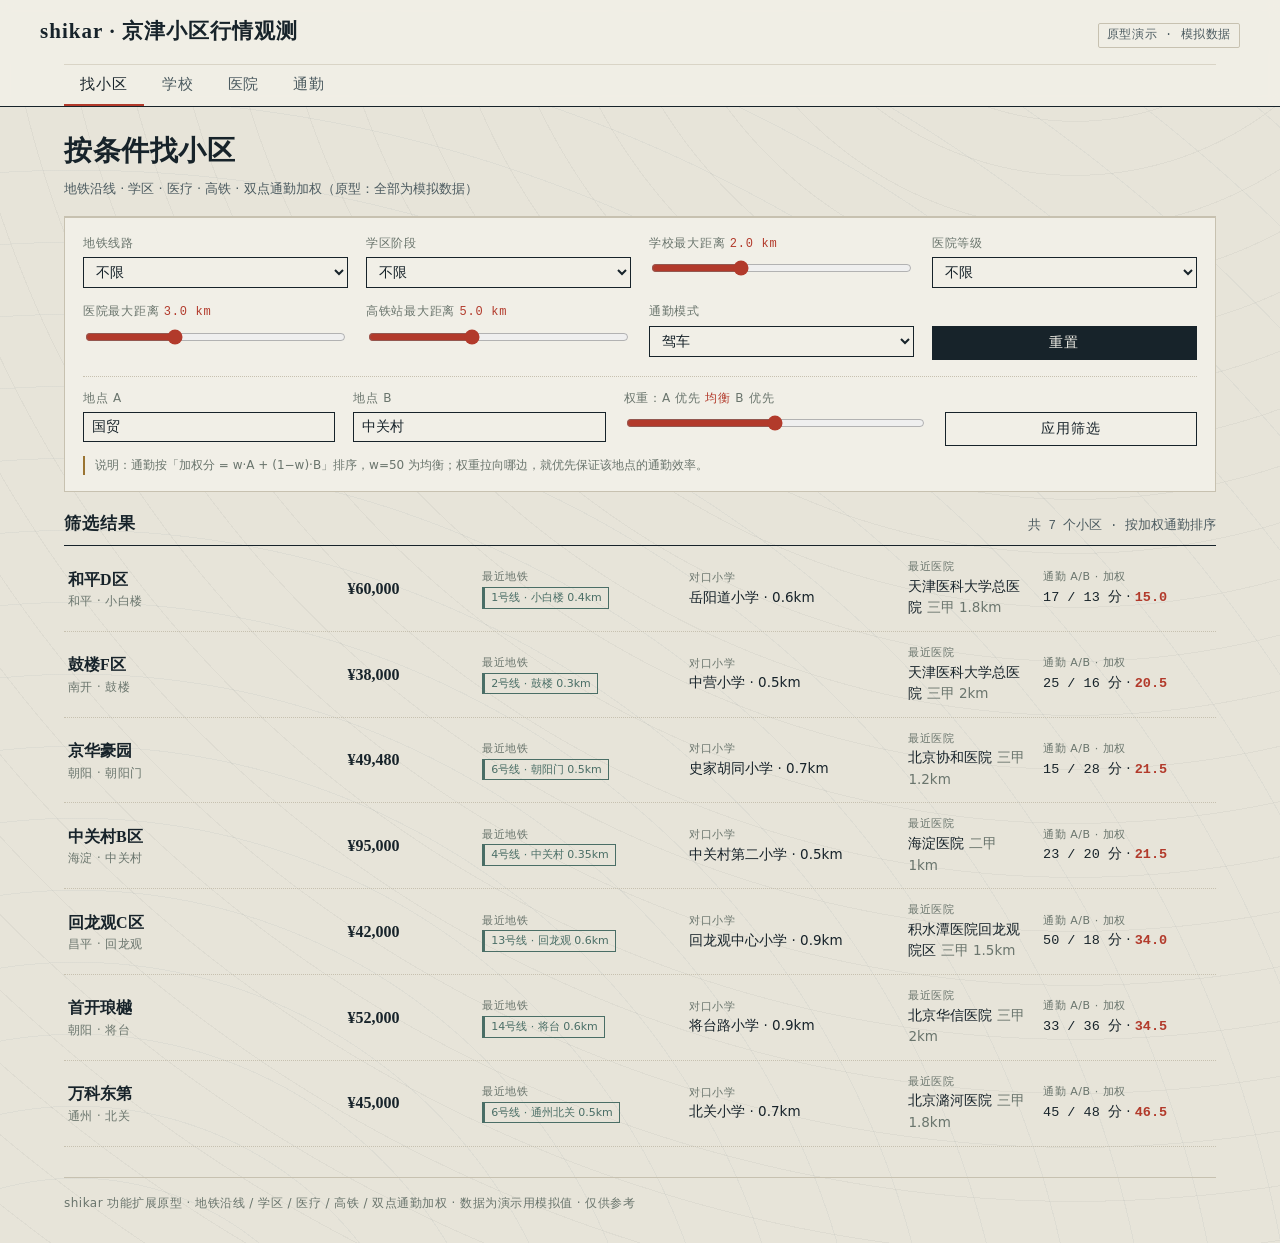
==== prototype/index.html @ 042ea6ec "docs+prototype: 功能扩展（地铁/学区/医院/高铁/通勤）交互原型 + 可行性与技术选型评估" ====
<!DOCTYPE html>
<html lang="zh-CN">
<head>
<meta charset="utf-8" />
<meta name="viewport" content="width=device-width, initial-scale=1.0" />
<title>shikar · 功能扩展原型（地铁 / 学区 / 医院 / 高铁 / 通勤）</title>
<style>
:root{
  --paper:#e7e4d9; --paper-hi:#f1efe7; --ink:#17232a; --ink-soft:#4c5b60; --ink-faint:#6a756d;
  --rule:#c7c1b0; --rule-soft:#d9d4c6; --hot:#b23a2b; --cold:#34536b; --ochre:#9a7432; --teal:#4a6e66;
  --serif:"Songti SC","STSong","SimSun",Georgia,serif;
  --sans:"PingFang SC","Hiragino Sans GB","Microsoft YaHei","Noto Sans CJK SC",system-ui,sans-serif;
  --mono:"Consolas","SFMono-Regular",monospace;
}
*{box-sizing:border-box}
body{margin:0;background:var(--paper);color:var(--ink);font-family:var(--sans);font-size:14.5px;line-height:1.6;
  background-image:repeating-radial-gradient(circle at 84% -12%,rgba(23,35,42,.045) 0 1px,transparent 1px 54px),repeating-radial-gradient(circle at 6% 118%,rgba(52,83,107,.05) 0 1px,transparent 1px 72px);}
a{color:var(--cold);text-decoration:none}
.wrap{max-width:1200px;margin:0 auto;padding:0 24px}
header{border-bottom:1px solid var(--ink);background:rgba(241,239,231,.92);position:sticky;top:0;z-index:10;backdrop-filter:blur(6px)}
.head-row{display:flex;align-items:baseline;justify-content:space-between;padding:15px 0}
.brand{font-family:var(--serif);font-size:21px;font-weight:700;letter-spacing:.05em}
.tag{font-family:var(--mono);font-size:12px;color:var(--ink-soft);letter-spacing:.05em;border:1px solid var(--rule);padding:2px 8px;border-radius:2px}
nav{display:flex;gap:2px;border-top:1px solid var(--rule-soft)}
nav button{appearance:none;background:none;border:none;border-bottom:2px solid transparent;font-family:var(--serif);font-size:15px;letter-spacing:.06em;color:var(--ink-soft);padding:10px 16px;cursor:pointer}
nav button.active{color:var(--ink);border-bottom-color:var(--hot)}
h1.view-title{font-family:var(--serif);font-size:28px;margin:22px 0 6px;letter-spacing:.02em}
.view-sub{color:var(--ink-soft);font-size:13px;margin-bottom:16px}
.panel{border-top:2px solid var(--ink);background:var(--paper-hi);border:1px solid var(--rule);border-top-width:2px;padding:16px 18px;margin-bottom:18px}
.filters{display:grid;grid-template-columns:repeat(4,minmax(0,1fr));gap:14px 18px}
.fld{display:flex;flex-direction:column;gap:4px;min-width:0}
.fld label{font-size:12px;color:var(--ink-faint);letter-spacing:.06em}
.fld select,.fld input[type=text]{font-family:var(--serif);font-size:14px;color:var(--ink);background:transparent;border:1px solid var(--ink);border-radius:0;padding:6px 8px}
.fld input[type=range]{accent-color:var(--hot)}
.fld .hintv{font-family:var(--mono);font-size:12px;color:var(--hot)}
.commute-row{grid-column:1 / -1;display:grid;grid-template-columns:1fr 1fr 1.2fr 1fr;gap:14px 18px;border-top:1px dotted var(--rule);padding-top:12px;margin-top:2px}
.btn{appearance:none;border:1px solid var(--ink);background:var(--ink);color:var(--paper-hi);font-family:var(--serif);font-size:14px;letter-spacing:.08em;padding:7px 18px;cursor:pointer;border-radius:0}
.btn.ghost{background:transparent;color:var(--ink)}
.results-head{display:flex;justify-content:space-between;align-items:baseline;border-bottom:1px solid var(--ink);padding-bottom:8px;margin:6px 0 0}
.results-head h2{font-family:var(--serif);font-size:17px;margin:0;letter-spacing:.06em}
.results-head .count{font-family:var(--mono);font-size:12.5px;color:var(--ink-soft)}
.row{display:grid;grid-template-columns:2.2fr 1fr 1.6fr 1.7fr 1fr 1.4fr;gap:14px;align-items:center;padding:12px 4px;border-bottom:1px dotted var(--rule);font-size:13.5px}
.row:hover{background:rgba(23,35,42,.04)}
.row .nm{font-family:var(--serif);font-size:16px;font-weight:700}
.row .nm small{display:block;font-family:var(--sans);font-size:11.5px;color:var(--ink-faint);font-weight:400;letter-spacing:.04em}
.row .num{font-family:var(--mono);font-variant-numeric:tabular-nums}
.row .lab{font-size:11px;color:var(--ink-faint);display:block;letter-spacing:.05em}
.price{font-family:var(--serif);font-size:16px;font-weight:700}
.tagline{display:inline-block;font-size:11px;border:1px solid currentColor;border-left-width:3px;padding:1px 6px;color:var(--teal)}
.tagline.h{tooltip:""}
.muted{color:var(--ink-faint)}
.empty{padding:30px;text-align:center;color:var(--ink-faint)}
.note{font-size:12px;color:var(--ink-faint);margin-top:10px;border-left:2px solid var(--ochre);padding-left:10px}
table.menu{width:100%;border-collapse:collapse;font-size:13.5px}
table.menu th{text-align:left;font-family:var(--serif);font-weight:700;border-bottom:1px solid var(--ink);padding:8px 6px;letter-spacing:.05em;font-size:13px}
table.menu td{border-bottom:1px dotted var(--rule);padding:9px 6px}
table.menu tr{cursor:pointer}
table.menu tr:hover td{background:rgba(23,35,42,.04)}
.tabs{display:flex;gap:8px;margin:4px 0 14px}
.tabs button{font-family:var(--serif);border:1px solid var(--rule);background:transparent;padding:5px 14px;cursor:pointer;font-size:14px;letter-spacing:.05em;color:var(--ink-soft)}
.tabs button.on{background:var(--ink);color:var(--paper-hi);border-color:var(--ink)}
.detail-box{border:1px solid var(--rule);border-top:2px solid var(--ink);background:var(--paper-hi);padding:14px 16px;margin-top:14px}
.rank-list{list-style:none;margin:0;padding:0}
.rank-list li{display:flex;justify-content:space-between;gap:12px;padding:8px 4px;border-bottom:1px dotted var(--rule);font-size:13.5px}
.rank-list li .r{font-family:var(--mono);font-size:12px;color:var(--ink-faint);width:28px}
.footer{border-top:1px solid var(--rule);margin-top:30px;padding:16px 0 30px;color:var(--ink-faint);font-size:12px;letter-spacing:.04em}
.hide{display:none!important}
/* 通勤视觉 */
.scorebar{height:6px;background:var(--rule-soft);position:relative;width:100px;display:inline-block;vertical-align:middle}
.scorebar i{position:absolute;left:0;top:0;bottom:0;background:var(--hot)}
@media(max-width:900px){.filters{grid-template-columns:repeat(2,1fr)}.commute-row{grid-template-columns:1fr 1fr}.row{grid-template-columns:1.6fr 1fr 1.6fr;gap:8px}.row .col-hide{display:none}}
</style>
</head>
<body>
<header>
  <div class="wrap head-row">
    <div class="brand">shikar · 京津小区行情观测</div>
    <div class="tag">原型演示 · 模拟数据</div>
  </div>
  <div class="wrap">
    <nav id="nav">
      <button data-view="find" class="active">找小区</button>
      <button data-view="school">学校</button>
      <button data-view="hospital">医院</button>
      <button data-view="commute">通勤</button>
    </nav>
  </div>
</header>

<main class="wrap">
  <!-- ============ 找小区 ============ -->
  <section id="view-find">
    <h1 class="view-title">按条件找小区</h1>
    <div class="view-sub">地铁沿线 · 学区 · 医疗 · 高铁 · 双点通勤加权（原型：全部为模拟数据）</div>

    <div class="panel">
      <div class="filters">
        <div class="fld"><label>地铁线路</label><select id="f_line"></select></div>
        <div class="fld"><label>学区阶段</label>
          <select id="f_stage"><option value="">不限</option><option value="primary">小学</option><option value="middle">初中</option><option value="high">高中</option></select>
        </div>
        <div class="fld"><label>学校最大距离 <span class="hintv" id="v_school">2.0 km</span></label><input id="f_school" type="range" min="0.5" max="5" step="0.5" value="2"></div>
        <div class="fld"><label>医院等级</label>
          <select id="f_grade"><option value="">不限</option><option value="三甲">三甲</option><option value="二甲">二甲</option></select>
        </div>
        <div class="fld"><label>医院最大距离 <span class="hintv" id="v_hosp">3.0 km</span></label><input id="f_hosp" type="range" min="0.5" max="8" step="0.5" value="3"></div>
        <div class="fld"><label>高铁站最大距离 <span class="hintv" id="v_hsr">5.0 km</span></label><input id="f_hsr" type="range" min="0.5" max="12" step="0.5" value="5"></div>
        <div class="fld"><label>通勤模式</label>
          <select id="f_mode"><option value="driving">驾车</option><option value="transit">公共交通</option></select>
        </div>
        <div class="fld"><label>&nbsp;</label><button class="btn" id="btn_reset" type="button">重置</button></div>

        <div class="commute-row">
          <div class="fld"><label>地点 A</label><input id="f_a" type="text" value="国贸" /></div>
          <div class="fld"><label>地点 B</label><input id="f_b" type="text" value="中关村" /></div>
          <div class="fld"><label>权重：A 优先 <span class="hintv" id="v_w">均衡</span> B 优先</label><input id="f_w" type="range" min="0" max="100" step="5" value="50"></div>
          <div class="fld"><label>&nbsp;</label><button class="btn ghost" id="btn_apply" type="button">应用筛选</button></div>
        </div>
      </div>
      <div class="note">说明：通勤按「加权分 = w·A + (1−w)·B」排序，w=50 为均衡；权重拉向哪边，就优先保证该地点的通勤效率。</div>
    </div>

    <div class="results-head"><h2>筛选结果</h2><span class="count" id="result_count"></span></div>
    <div id="result_rows"></div>
  </section>

  <!-- ============ 学校 ============ -->
  <section id="view-school" class="hide">
    <h1 class="view-title">学校 · 明细</h1>
    <div class="view-sub">按阶段查看学校，点学校看「周边小区 Top 20」（按距离）</div>
    <div class="tabs" id="stage_tabs">
      <button data-stage="primary" class="on">小学</button>
      <button data-stage="middle">初中</button>
      <button data-stage="high">高中</button>
    </div>
    <div class="panel" style="padding:0;border:none;background:transparent">
      <table class="menu"><thead><tr><th>学校</th><th>所在区</th><th>类型</th><th>辐射小区数</th><th>平均距离</th></tr></thead><tbody id="school_rows"></tbody></table>
    </div>
    <div id="school_detail"></div>
  </section>

  <!-- ============ 医院 ============ -->
  <section id="view-hospital" class="hide">
    <h1 class="view-title">医院 · 明细</h1>
    <div class="view-sub">点医院看「周边小区排名 Top 20」（按距离；含等级）</div>
    <div class="panel" style="padding:0;border:none;background:transparent">
      <table class="menu"><thead><tr><th>医院</th><th>所在区</th><th>等级</th><th>辐射小区数</th><th>最近距离</th></tr></thead><tbody id="hospital_rows"></tbody></table>
    </div>
    <div id="hospital_detail"></div>
  </section>

  <!-- ============ 通勤 ============ -->
  <section id="view-commute" class="hide">
    <h1 class="view-title">按通勤时间找小区</h1>
    <div class="view-sub">录入两个地点，设置权重（单点优先 / 均衡），按加权通勤时间排序（原型模拟）</div>
    <div class="panel">
      <div class="filters">
        <div class="fld"><label>地点 A</label><input id="c_a" type="text" value="国贸" /></div>
        <div class="fld"><label>地点 B</label><input id="c_b" type="text" value="中关村" /></div>
        <div class="fld"><label>模式</label><select id="c_mode"><option value="driving">驾车</option><option value="transit">公共交通</option></select></div>
        <div class="fld"><label>权重：A 优先 <span class="hintv" id="v_cw">均衡</span> B 优先</label><input id="c_w" type="range" min="0" max="100" step="5" value="50"></div>
      </div>
    </div>
    <div class="results-head"><h2>通勤优先榜</h2><span class="count" id="commute_count"></span></div>
    <div id="commute_rows"></div>
  </section>

  <div class="footer">
    shikar 功能扩展原型 · 地铁沿线 / 学区 / 医疗 / 高铁 / 双点通勤加权 · 数据为演示用模拟值 · 仅供参考
  </div>
</main>

<script>
/* ============ 模拟数据 ============ */
const COMM = [
  {name:"望京新城", district:"朝阳", plate:"望京", price:68000, line:"15号线", station:"望京", sdist:0.4,
   primary:{n:"望京实验小学",d:0.6}, middle:{n:"陈经纶中学",d:1.2}, high:{n:"北京市第八十中学",d:2.1},
   hosp:{n:"中日友好医院",grade:"三甲",d:3.2}, hsr:{n:"北京朝阳站",d:6.5}, ta:25, tb:40},
  {name:"华清嘉园", district:"海淀", plate:"五道口", price:108000, line:"13号线", station:"五道口", sdist:0.3,
   primary:{n:"中关村第一小学",d:0.8}, middle:{n:"清华附中",d:1.5}, high:{n:"人大附中",d:2.0},
   hosp:{n:"北京大学第三医院",grade:"三甲",d:2.5}, hsr:{n:"清河站",d:8.0}, ta:15, tb:35},
  {name:"京华豪园", district:"朝阳", plate:"朝阳门", price:49480, line:"6号线", station:"朝阳门", sdist:0.5,
   primary:{n:"史家胡同小学",d:0.7}, middle:{n:"北京市第二中学",d:1.0}, high:{n:"北京市第五中学",d:1.6},
   hosp:{n:"北京协和医院",grade:"三甲",d:1.2}, hsr:{n:"北京站",d:3.0}, ta:10, tb:30},
  {name:"回龙观C区", district:"昌平", plate:"回龙观", price:42000, line:"13号线", station:"回龙观", sdist:0.6,
   primary:{n:"回龙观中心小学",d:0.9}, middle:{n:"昌平二中",d:2.2}, high:{n:"昌平一中",d:2.5},
   hosp:{n:"积水潭医院回龙观院区",grade:"三甲",d:1.5}, hsr:{n:"清河站",d:5.0}, ta:45, tb:20},
  {name:"中关村B区", district:"海淀", plate:"中关村", price:95000, line:"4号线", station:"中关村", sdist:0.35,
   primary:{n:"中关村第二小学",d:0.5}, middle:{n:"北大附中",d:1.1}, high:{n:"人大附中",d:1.8},
   hosp:{n:"海淀医院",grade:"二甲",d:1.0}, hsr:{n:"北京北站",d:4.0}, ta:18, tb:22},
  {name:"和平D区", district:"和平", plate:"小白楼", price:60000, line:"1号线", station:"小白楼", sdist:0.4,
   primary:{n:"岳阳道小学",d:0.6}, middle:{n:"汇文中学",d:1.0}, high:{n:"耀华中学",d:1.4},
   hosp:{n:"天津医科大学总医院",grade:"三甲",d:1.8}, hsr:{n:"天津站",d:2.0}, ta:12, tb:15},
  {name:"梅江E区", district:"河西", plate:"梅江", price:35000, line:"6号线", station:"梅江道", sdist:0.7,
   primary:{n:"上海道小学",d:1.0}, middle:{n:"新华中学",d:1.5}, high:{n:"实验中学",d:2.0},
   hosp:{n:"天津医院",grade:"三甲",d:2.2}, hsr:{n:"天津南站",d:9.0}, ta:30, tb:25},
  {name:"鼓楼F区", district:"南开", plate:"鼓楼", price:38000, line:"2号线", station:"鼓楼", sdist:0.3,
   primary:{n:"中营小学",d:0.5}, middle:{n:"南开中学",d:0.9}, high:{n:"耀华中学",d:1.6},
   hosp:{n:"天津医科大学总医院",grade:"三甲",d:2.0}, hsr:{n:"天津站",d:3.5}, ta:20, tb:18},
  {name:"望京SOHO公寓", district:"朝阳", plate:"望京", price:70000, line:"15号线", station:"望京", sdist:0.2,
   primary:{n:"望京实验小学",d:1.1}, middle:{n:"陈经纶中学",d:0.8}, high:{n:"北京市第八十中学",d:1.9},
   hosp:{n:"中日友好医院",grade:"三甲",d:2.8}, hsr:{n:"北京朝阳站",d:6.0}, ta:22, tb:42},
  {name:"首开琅樾", district:"朝阳", plate:"将台", price:52000, line:"14号线", station:"将台", sdist:0.6,
   primary:{n:"将台路小学",d:0.9}, middle:{n:"陈经纶中学",d:1.6}, high:{n:"北京市第八十中学",d:2.8},
   hosp:{n:"北京华信医院",grade:"三甲",d:2.0}, hsr:{n:"北京朝阳站",d:2.5}, ta:28, tb:38},
  {name:"中骏宸璟府", district:"北辰", plate:"刘园", price:30000, line:"1号线", station:"刘园", sdist:0.8,
   primary:{n:"刘园小学",d:1.2}, middle:{n:"北辰实验中学",d:2.0}, high:{n:"天津一中",d:3.5},
   hosp:{n:"天津医科大学第二医院",grade:"三甲",d:3.0}, hsr:{n:"天津西站",d:6.0}, ta:35, tb:30},
  {name:"万科东第", district:"通州", plate:"北关", price:45000, line:"6号线", station:"通州北关", sdist:0.5,
   primary:{n:"北关小学",d:0.7}, middle:{n:"通州二中",d:1.4}, high:{n:"潞河中学",d:2.2},
   hosp:{n:"北京潞河医院",grade:"三甲",d:1.8}, hsr:{n:"北京城市副中心站",d:1.5}, ta:40, tb:50}
];

/* ============ 工具 ============ */
const $ = s => document.querySelector(s);
const stageLabel = {primary:"小学", middle:"初中", high:"高中"};
const lines = [...new Set(COMM.map(c=>c.line))];
function fillLine(){ const s=$("#f_line"); s.innerHTML='<option value="">不限</option>'+lines.map(l=>`<option>${l}</option>`).join(''); }
function fmtMoney(v){ return v?("¥"+v.toLocaleString()):"—"; }

/* ============ 找小区 ============ */
function currentCommutew(){ return Number($("#f_w").value)/100; }
function ensureQueryInputs(){
  // 若地点不是默认，用简单哈希制造合理差异（原型模拟）
  function off(text){ let h=0; for(const ch of text) h=(h*31+ch.charCodeAt(0))%17; return h; }
  const a=$("#f_a").value||"A", b=$("#f_b").value||"B";
  const da=off(a)-8, db=off(b)-8;
  return COMM.map(c=>({...c, ta: Math.max(5, c.ta + da), tb: Math.max(5, c.tb + db)}));
}
function renderFind(){
  const list = ensureQueryInputs();
  const line=$("#f_line").value, stage=$("#f_stage").value;
  const smax=Number($("#f_school").value), hmax=Number($("#f_hosp").value), rmax=Number($("#f_hsr").value);
  const grade=$("#f_grade").value, w=currentCommutew();
  const rows = list.filter(c=>{
    if(line && c.line!==line) return false;
    if(grade && c.hosp.grade!==grade) return false;
    if(stage && c[stage].d>smax) return false;
    if(c.hosp.d>hmax) return false;
    if(c.hsr.d>rmax) return false;
    return true;
  }).map(c=>({...c, score: w*(c.ta||0) + (1-w)*(c.tb||0)}))
    .sort((a,b)=>a.score-b.score);
  $("#result_count").textContent = `共 ${rows.length} 个小区 · 按加权通勤排序`;
  const host=$("#result_rows");
  if(!rows.length){ host.innerHTML='<div class="empty">没有满足条件的小区，试试放宽距离或去掉筛选。</div>'; return; }
  host.innerHTML = rows.map(c=>`
    <div class="row">
      <div class="nm">${c.name}<small>${c.district} · ${c.plate}</small></div>
      <div class="price">${fmtMoney(c.price)}</div>
      <div><span class="lab">最近地铁</span><span class="tagline">${c.line} · ${c.station} ${c.sdist}km</span></div>
      <div><span class="lab">对口${stageLabel[stage||"primary"]}</span>${(stage?c[stage]:c.primary).n} · ${(stage?c[stage]:c.primary).d}km</div>
      <div class="col-hide"><span class="lab">最近医院</span>${c.hosp.n} <span class="muted">${c.hosp.grade} ${c.hosp.d}km</span></div>
      <div><span class="lab">通勤 A/B · 加权</span><span class="num">${c.ta} / ${c.tb} 分</span> · <b class="num" style="color:var(--hot)">${c.score.toFixed(1)}</b></div>
    </div>`).join('');
}

/* ============ 学校菜单 ============ */
let curStage="primary";
function schoolRegistry(stage){
  const map={};
  COMM.forEach(c=>{ const s=c[stage]; if(!s) return; (map[s.n]=map[s.n]||{name:s.n,district:c.district,stage,items:[]}).items.push({c, d:s.d}); });
  return Object.values(map).map(g=>({...g, count:g.items.length, avg:(g.items.reduce((a,x)=>a+x.d,0)/g.items.length)}))
    .sort((a,b)=>b.count-a.count);
}
function renderSchool(){
  const reg=schoolRegistry(curStage);
  $("#school_rows").innerHTML = reg.map(g=>`<tr data-school="${g.name}"><td>${g.name}</td><td>${g.district}</td><td>${stageLabel[curStage]}</td><td class="num">${g.count}</td><td class="num">${g.avg.toFixed(2)} km</td></tr>`).join('');
  $("#school_rows").querySelectorAll("tr").forEach(tr=>tr.onclick=()=>showSchool(tr.dataset.school));
  $("#school_detail").innerHTML="";
}
function showSchool(name){
  const reg=schoolRegistry(curStage); const g=reg.find(x=>x.name===name); if(!g) return;
  const top=g.items.slice().sort((a,b)=>a.d-b.d).slice(0,20);
  $("#school_detail").innerHTML = `<div class="detail-box"><b>${name}</b> · 周边小区 Top 20（按距离）<ul class="rank-list">
    ${top.map((x,i)=>`<li><span><span class="r">${i+1}</span>${x.c.name} <span class="muted">· ${x.c.district}</span></span><span class="num">${x.d.toFixed(2)} km</span></li>`).join('')}
  </ul></div>`;
}

/* ============ 医院菜单 ============ */
function hospitalRegistry(){
  const map={};
  COMM.forEach(c=>{ const h=c.hosp; (map[h.n]=map[h.n]||{name:h.n,grade:h.grade,district:c.district,items:[]}).items.push({c,d:h.d}); });
  return Object.values(map).map(g=>({...g,count:g.items.length, min:Math.min(...g.items.map(x=>x.d))})).sort((a,b)=>a.min-b.min);
}
function renderHospital(){
  const reg=hospitalRegistry();
  $("#hospital_rows").innerHTML = reg.map(g=>`<tr data-h="${g.name}"><td>${g.name}</td><td>${g.district}</td><td><span class="tagline">${g.grade}</span></td><td class="num">${g.count}</td><td class="num">${g.min.toFixed(2)} km</td></tr>`).join('');
  $("#hospital_rows").querySelectorAll("tr").forEach(tr=>tr.onclick=()=>showHospital(tr.dataset.h));
  $("#hospital_detail").innerHTML="";
}
function showHospital(name){
  const reg=hospitalRegistry(); const g=reg.find(x=>x.name===name); if(!g) return;
  const top=g.items.slice().sort((a,b)=>a.d-b.d).slice(0,20);
  $("#hospital_detail").innerHTML = `<div class="detail-box"><b>${name}</b> · ${g.grade} · 周边小区排名 Top 20（按距离）<ul class="rank-list">
    ${top.map((x,i)=>`<li><span><span class="r">${i+1}</span>${x.c.name} <span class="muted">· ${x.c.district}</span></span><span class="num">${x.d.toFixed(2)} km</span></li>`).join('')}
  </ul></div>`;
}

/* ============ 通勤 ============ */
function renderCommute(){
  const w=Number($("#c_w").value)/100;
  const a=$("#c_a").value||"A", b=$("#c_b").value||"B";
  function off(text){ let h=0; for(const ch of text) h=(h*31+ch.charCodeAt(0))%17; return h; }
  const list=COMM.map(c=>({...c, ta: Math.max(5,c.ta+off(a)-8), tb: Math.max(5,c.tb+off(b)-8)}));
  const rows=list.map(c=>({...c, score: w*c.ta+(1-w)*c.tb})).sort((x,y)=>x.score-y.score);
  $("#commute_count").textContent=`${a} ↔ ${b} · ${w>=0.5?("A 权重 "+Math.round(w*100)+"%"):("B 权重 "+Math.round((1-w)*100)+"%")} · 共 ${rows.length} 个`;
  const max=Math.max(...rows.map(r=>r.score));
  $("#commute_rows").innerHTML = rows.map((c,i)=>`
    <div class="row" style="grid-template-columns:1.8fr 1fr 1fr 1.4fr">
      <div class="nm">${c.name}<small>${c.district} · ${c.plate}</small></div>
      <div><span class="lab">到 A（${a}）</span><span class="num">${c.ta} 分</span></div>
      <div><span class="lab">到 B（${b}）</span><span class="num">${c.tb} 分</span></div>
      <div><span class="lab">加权分</span><b class="num" style="color:var(--hot)">${c.score.toFixed(1)}</b>
        <span class="scorebar"><i style="width:${Math.min(100,c.score/max*100)}%"></i></span></div>
    </div>`).join('');
}

/* ============ 视图切换 & 绑定 ============ */
const views={find:renderFind, school:renderSchool, hospital:renderHospital, commute:renderCommute};
function show(view){
  document.querySelectorAll("main > section").forEach(s=>s.classList.add("hide"));
  $("#view-"+view).classList.remove("hide");
  document.querySelectorAll("#nav button").forEach(b=>b.classList.toggle("active", b.dataset.view===view));
  (views[view]||function(){})();
}
document.querySelectorAll("#nav button").forEach(b=>b.onclick=()=>show(b.dataset.view));
$("#f_school").oninput=e=>{ $("#v_school").textContent=Number(e.target.value).toFixed(1)+" km"; renderFind(); };
$("#f_hosp").oninput=e=>{ $("#v_hosp").textContent=Number(e.target.value).toFixed(1)+" km"; renderFind(); };
$("#f_hsr").oninput=e=>{ $("#v_hsr").textContent=Number(e.target.value).toFixed(1)+" km"; renderFind(); };
$("#f_w").oninput=e=>{ const v=Number(e.target.value); $("#v_w").textContent = v===50?"均衡":(v>50?("A "+(v)+"%"):("B "+(100-v)+"%")); renderFind(); };
$("#c_w").oninput=e=>{ const v=Number(e.target.value); $("#v_cw").textContent = v===50?"均衡":(v>50?("A "+(v)+"%"):("B "+(100-v)+"%")); renderCommute(); };
["f_line","f_stage","f_grade"].forEach(id=>$("#"+id).onchange=renderFind);
["f_a","f_b"].forEach(id=>$("#"+id).onchange=renderFind);
["c_a","c_b","c_mode"].forEach(id=>$("#"+id).onchange=renderCommute);
$("#btn_apply").onclick=renderFind;
$("#btn_reset").onclick=()=>{ $("#f_line").value=""; $("#f_stage").value=""; $("#f_grade").value=""; $("#f_school").value=2; $("#f_hosp").value=3; $("#f_hsr").value=5; $("#f_w").value=50; $("#v_school").textContent="2.0 km"; $("#v_hosp").textContent="3.0 km"; $("#v_hsr").textContent="5.0 km"; $("#v_w").textContent="均衡"; renderFind(); };
document.querySelectorAll("#stage_tabs button").forEach(b=>b.onclick=()=>{ document.querySelectorAll("#stage_tabs button").forEach(x=>x.classList.toggle("on",x===b)); curStage=b.dataset.stage; renderSchool(); });

fillLine();
show("find");
</script>
</body>
</html>
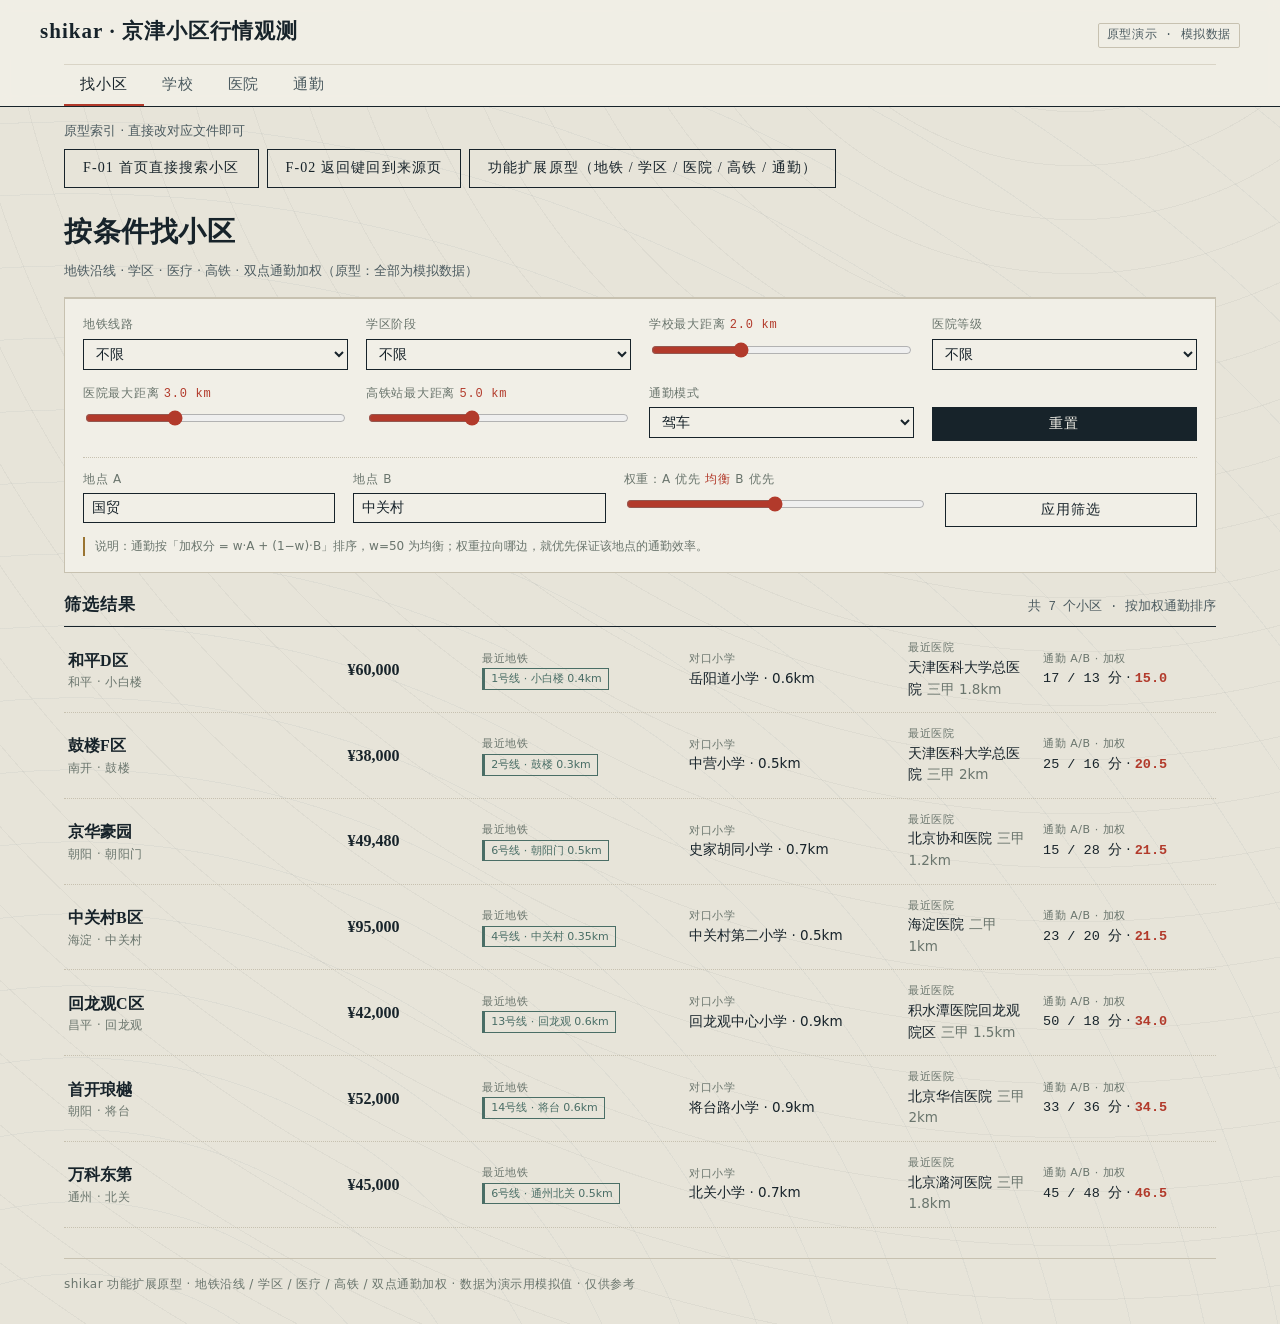
==== commit 283d8841: "prototype: F-01 首页搜索 / F-02 来路返回 两个可点击原型 + 原型索引 - prototype/f01-home-search.html：#45 首页 hero 搜索框，空/有" ====
--- a/prototype/index.html
+++ b/prototype/index.html
@@ -87,6 +87,16 @@
   </div>
 </header>
 
+<!-- 原型索引：所有原型固定放在 prototype/，从这里点开 -->
+<section class="wrap" id="proto-index" style="padding-top:14px">
+  <div class="view-sub" style="margin-bottom:8px">原型索引 · 直接改对应文件即可</div>
+  <div style="display:flex;flex-wrap:wrap;gap:8px;margin-bottom:6px">
+    <a class="btn ghost" href="f01-home-search.html">F-01 首页直接搜索小区</a>
+    <a class="btn ghost" href="f02-back-nav.html">F-02 返回键回到来源页</a>
+    <a class="btn ghost" href="full.html">功能扩展原型（地铁 / 学区 / 医院 / 高铁 / 通勤）</a>
+  </div>
+</section>
+
 <main class="wrap">
   <!-- ============ 找小区 ============ -->
   <section id="view-find">
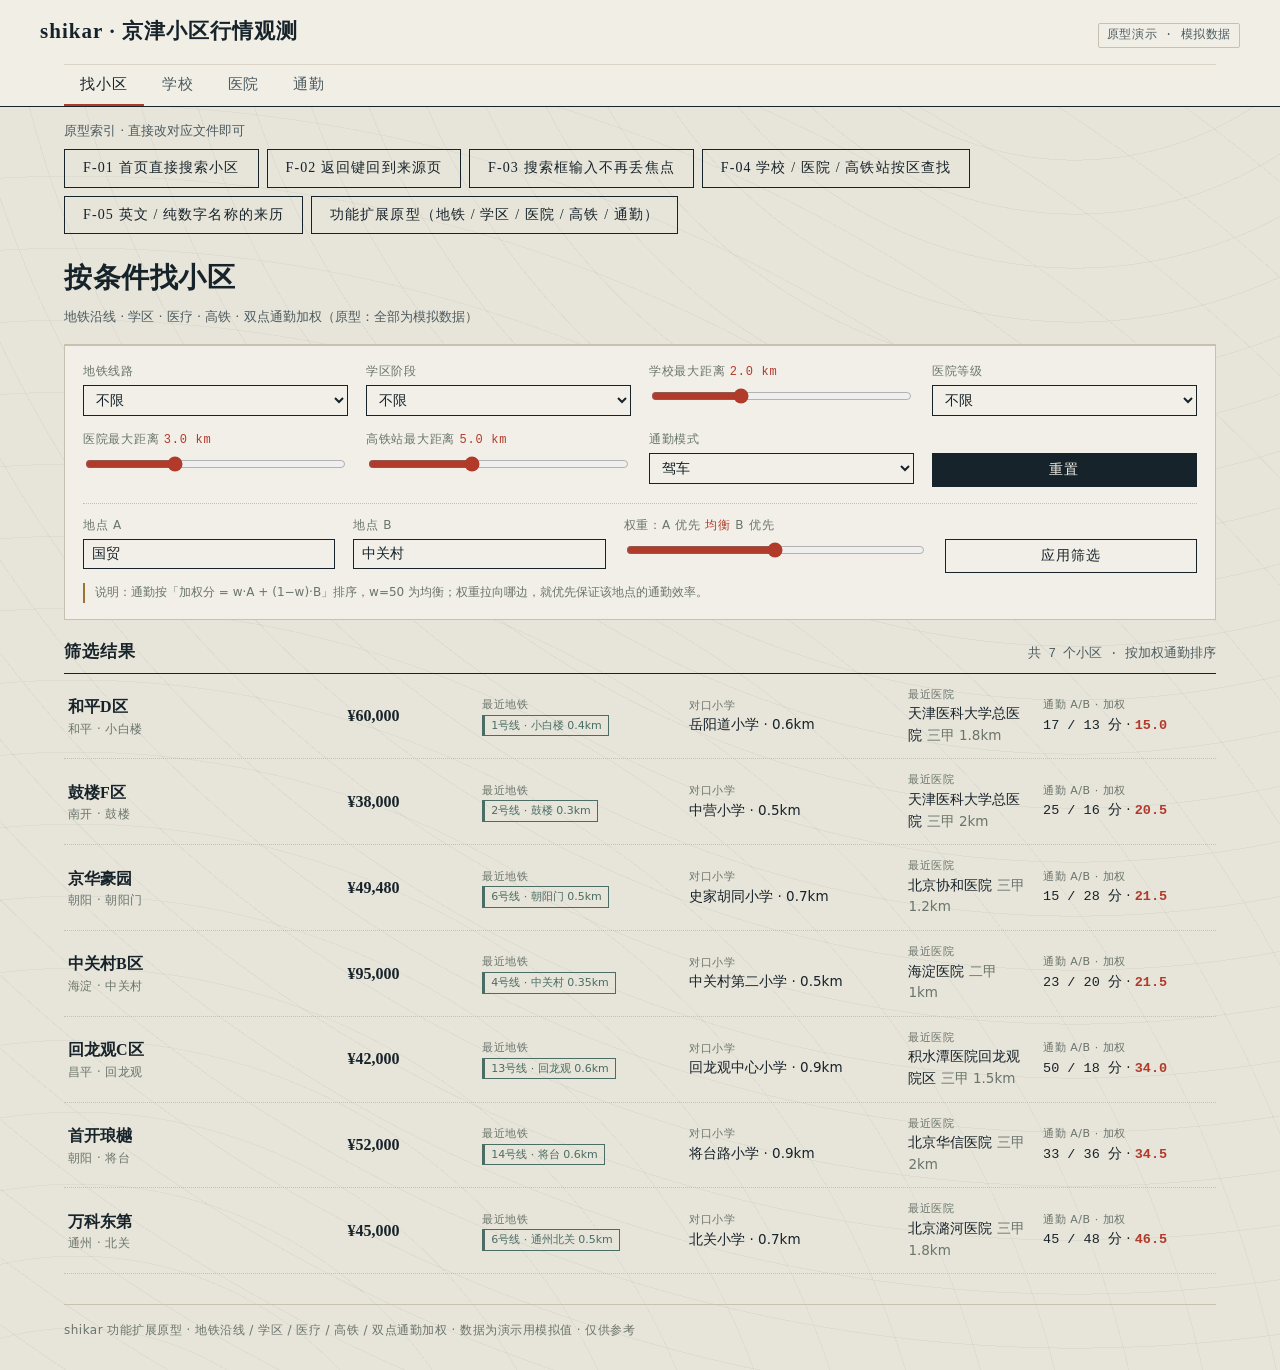
==== commit 04cc90ed: "prototype+docs: F-03 搜索框丢焦点 / F-04 按区查找 / F-05 名称来历 - F-03：复现整页重绘导致的焦点丢失，原型给出「原地更新列表」的修法 - F-04：实测 P" ====
--- a/prototype/index.html
+++ b/prototype/index.html
@@ -93,6 +93,9 @@
   <div style="display:flex;flex-wrap:wrap;gap:8px;margin-bottom:6px">
     <a class="btn ghost" href="f01-home-search.html">F-01 首页直接搜索小区</a>
     <a class="btn ghost" href="f02-back-nav.html">F-02 返回键回到来源页</a>
+    <a class="btn ghost" href="f03-search-focus.html">F-03 搜索框输入不再丢焦点</a>
+    <a class="btn ghost" href="f04-poi-district.html">F-04 学校 / 医院 / 高铁站按区查找</a>
+    <a class="btn ghost" href="f05-name-quality.html">F-05 英文 / 纯数字名称的来历</a>
     <a class="btn ghost" href="full.html">功能扩展原型（地铁 / 学区 / 医院 / 高铁 / 通勤）</a>
   </div>
 </section>
